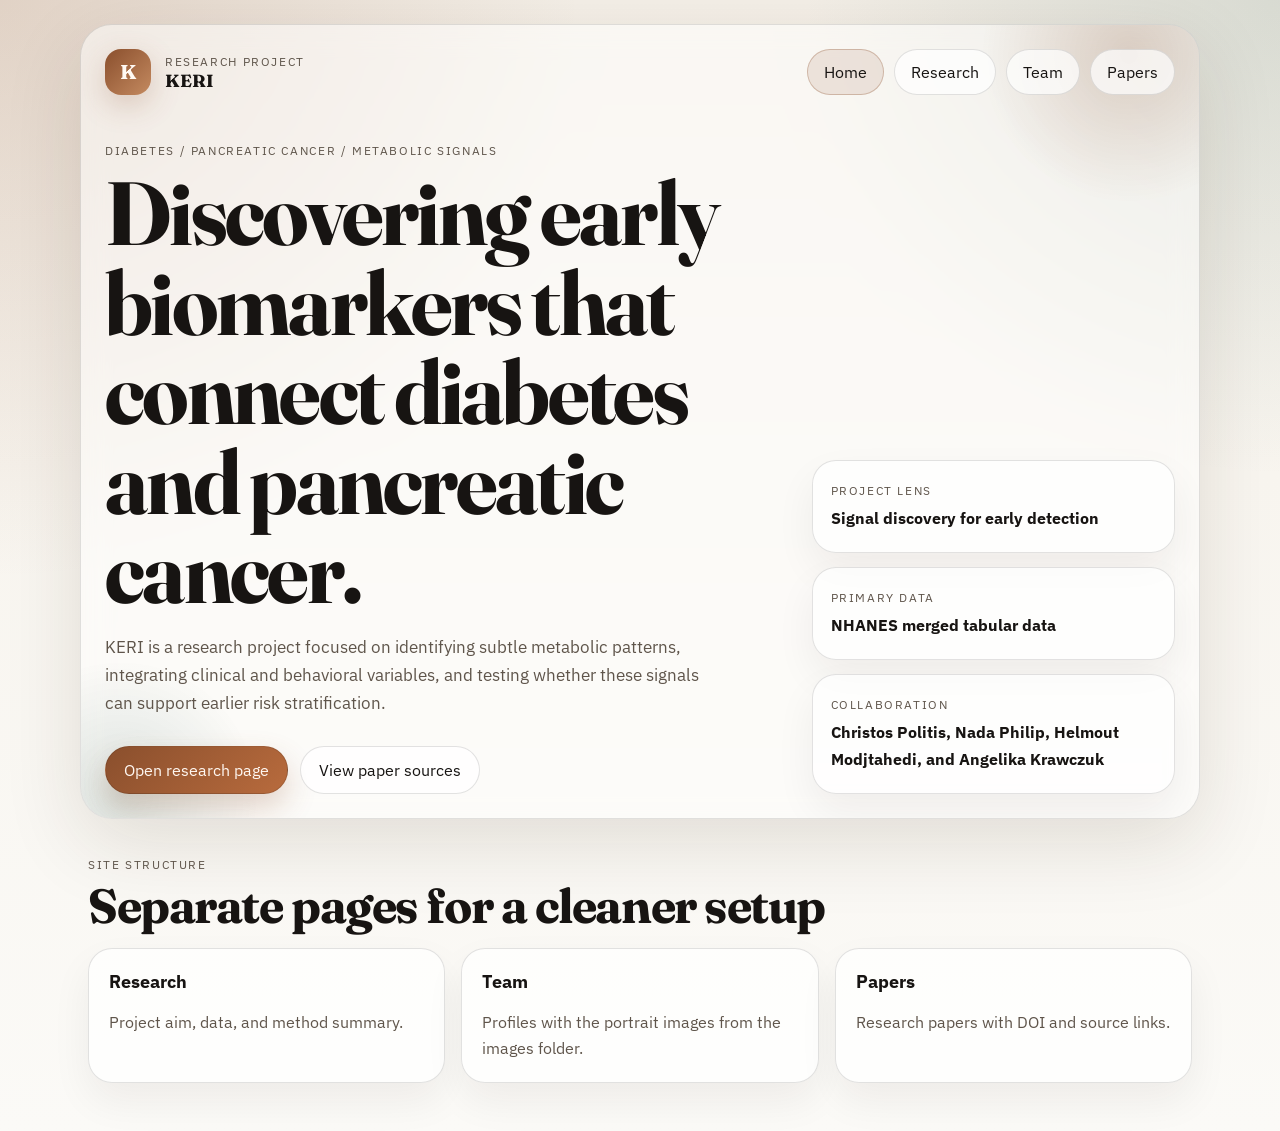
==== index.html @ 873611ac "init" ====
<!doctype html>
<html lang="en">

<head>
    <meta charset="utf-8" />
    <meta name="viewport" content="width=device-width, initial-scale=1" />
    <meta name="description"
        content="KERI is a research project exploring metabolic biomarkers linking diabetes and pancreatic cancer using NHANES data, causal analysis, and predictive modeling." />
    <title>KERI Research Project</title>
    <link rel="preconnect" href="https://fonts.googleapis.com" />
    <link rel="preconnect" href="https://fonts.gstatic.com" crossorigin />
    <link
        href="https://fonts.googleapis.com/css2?family=IBM+Plex+Sans:wght@400;500;600;700&family=Fraunces:opsz,wght@9..144,600;9..144,700&display=swap"
        rel="stylesheet" />
    <link rel="stylesheet" href="styles.css" />
</head>

<body>
    <div class="page-shell">
        <header class="hero hero-home reveal">
            <nav class="site-nav" aria-label="Primary">
                <div class="brand">
                    <span class="brand-mark">K</span>
                    <div>
                        <p class="brand-kicker">Research project</p>
                        <p class="brand-name">KERI</p>
                    </div>
                </div>
                <div class="nav-links">
                    <a class="nav-pill current" href="index.html">Home</a>
                    <a class="nav-pill" href="research.html">Research</a>
                    <a class="nav-pill" href="team.html">Team</a>
                    <a class="nav-pill" href="papers.html">Papers</a>
                </div>
            </nav>

            <section class="hero-grid hero-grid-home">
                <div class="hero-copy">
                    <p class="eyebrow">Diabetes / pancreatic cancer / metabolic signals</p>
                    <h1>Discovering early biomarkers that connect diabetes and pancreatic cancer.</h1>
                    <p class="lede">
                        KERI is a research project focused on identifying subtle metabolic patterns,
                        integrating clinical and behavioral variables, and testing whether these signals can
                        support earlier risk stratification.
                    </p>
                    <div class="hero-actions">
                        <a class="button button-primary" href="research.html">Open research page</a>
                        <a class="button button-secondary" href="papers.html">View paper sources</a>
                    </div>
                </div>

                <aside class="hero-panel">
                    <div class="stat-card">
                        <span class="stat-label">Project lens</span>
                        <strong>Signal discovery for early detection</strong>
                    </div>
                    <div class="stat-card">
                        <span class="stat-label">Primary data</span>
                        <strong>NHANES merged tabular data</strong>
                    </div>
                    <div class="stat-card">
                        <span class="stat-label">Collaboration</span>
                        <strong>Christos Politis, Nada Philip, Helmout Modjtahedi, and Angelika Krawczuk</strong>
                    </div>
                </aside>
            </section>
        </header>

        <main>
            <section class="section reveal">
                <div class="section-heading">
                    <p class="eyebrow">Site structure</p>
                    <h2>Separate pages for a cleaner setup</h2>
                </div>
                <div class="content-grid">
                    <a class="card card-link" href="research.html">
                        <h3>Research</h3>
                        <p>Project aim, data, and method summary.</p>
                    </a>
                    <a class="card card-link" href="team.html">
                        <h3>Team</h3>
                        <p>Profiles with the portrait images from the images folder.</p>
                    </a>
                    <a class="card card-link" href="papers.html">
                        <h3>Papers</h3>
                        <p>Research papers with DOI and source links.</p>
                    </a>
                </div>
            </section>
        </main>
    </div>

    <script src="script.js"></script>
</body>

</html>
---- styles.css ----
:root {
    color-scheme: light;
    --bg: #f4efe7;
    --bg-accent: #efe6d6;
    --surface: rgba(255, 255, 255, 0.72);
    --surface-strong: #ffffff;
    --text: #171412;
    --muted: #5f554b;
    --line: rgba(23, 20, 18, 0.12);
    --accent: #8a4f2d;
    --accent-strong: #2f5d50;
    --shadow: 0 24px 80px rgba(47, 29, 12, 0.12);
}

* {
    box-sizing: border-box;
}

html {
    scroll-behavior: smooth;
}

body {
    margin: 0;
    min-height: 100vh;
    font-family: "IBM Plex Sans", "Segoe UI", sans-serif;
    color: var(--text);
    background:
        radial-gradient(circle at top left, rgba(138, 79, 45, 0.18), transparent 34%),
        radial-gradient(circle at top right, rgba(47, 93, 80, 0.14), transparent 28%),
        linear-gradient(180deg, var(--bg) 0%, #f8f5ef 42%, #fbfaf7 100%);
}

.site-nav,
.hero-grid,
.content-grid,
.team-grid,
.paper-list,
.feature-grid {
    display: grid;
    gap: 16px;
}

.site-nav {
    position: relative;
    z-index: 1;
    grid-template-columns: auto 1fr;
    align-items: center;
    justify-content: space-between;
}

.nav-links {
    display: flex;
    flex-wrap: wrap;
    justify-content: flex-end;
    gap: 10px;
}

.page-hero {
    padding-bottom: 28px;
}

a {
    color: inherit;
    text-decoration: none;
}

.page-shell {
    width: min(1120px, calc(100% - 32px));
    margin: 0 auto;
    padding: 24px 0 48px;
}

.hero-home {
    margin-bottom: 8px;
}

.hero {
    position: relative;
    overflow: hidden;
    padding: 24px;
    border: 1px solid var(--line);
    border-radius: 32px;
    background: rgba(255, 255, 255, 0.48);
    backdrop-filter: blur(14px);
    box-shadow: var(--shadow);
}

.hero::before,
.hero::after {
    content: "";
    position: absolute;
    border-radius: 999px;
    pointer-events: none;
}

.hero::before {
    top: -120px;
    right: -80px;
    width: 300px;
    height: 300px;
    background: radial-gradient(circle, rgba(138, 79, 45, 0.22), transparent 70%);
}

.hero::after {
    bottom: -120px;
    left: -100px;
    width: 280px;
    height: 280px;
    background: radial-gradient(circle, rgba(47, 93, 80, 0.16), transparent 70%);
}

.brand {
    display: flex;
    align-items: center;
    gap: 14px;
}

.brand-mark {
    display: grid;
    place-items: center;
    width: 46px;
    height: 46px;
    border-radius: 16px;
    background: linear-gradient(135deg, var(--accent), #c48a60);
    color: #fff9f3;
    font: 700 1.25rem/1 "Fraunces", Georgia, serif;
    box-shadow: 0 10px 30px rgba(138, 79, 45, 0.24);
}

.brand-kicker,
.eyebrow,
.stat-label,
.role {
    margin: 0;
    text-transform: uppercase;
    letter-spacing: 0.14em;
    font-size: 0.72rem;
    color: var(--muted);
}

.brand-name {
    margin: 2px 0 0;
    font: 700 1.1rem/1.1 "Fraunces", Georgia, serif;
}

.nav-pill {
    padding: 12px 16px;
    border: 1px solid var(--line);
    border-radius: 999px;
    background: rgba(255, 255, 255, 0.7);
}

.nav-pill.current {
    background: rgba(138, 79, 45, 0.12);
    border-color: rgba(138, 79, 45, 0.3);
}

.hero-grid {
    position: relative;
    z-index: 1;
    grid-template-columns: 1.7fr 1fr;
    align-items: end;
    padding-top: 48px;
}

.hero-grid-home {
    grid-template-columns: 1.9fr 1fr;
}

.hero-grid-slim {
    grid-template-columns: 1.5fr 1fr;
    padding-top: 32px;
}

.hero-copy h1,
.section-heading h2,
.callout h2 {
    margin: 10px 0 0;
    font-family: "Fraunces", Georgia, serif;
    line-height: 1;
    letter-spacing: -0.03em;
}

.hero-copy h1 {
    max-width: 11ch;
    font-size: clamp(3rem, 7vw, 5.8rem);
}

.lede,
.card p,
.person-card p,
.paper-card p,
.callout p,
.stat-card strong {
    color: var(--muted);
    line-height: 1.65;
    font-size: 1rem;
}

.lede {
    max-width: 62ch;
    margin: 18px 0 0;
    font-size: 1.06rem;
}

.hero-actions {
    display: flex;
    flex-wrap: wrap;
    gap: 12px;
    margin-top: 28px;
}

.button {
    display: inline-flex;
    align-items: center;
    justify-content: center;
    min-height: 48px;
    padding: 0 18px;
    border-radius: 999px;
    border: 1px solid var(--line);
    transition: transform 180ms ease, box-shadow 180ms ease, background 180ms ease;
}

.button:hover,
.nav-pill:hover {
    transform: translateY(-1px);
}

.button-primary {
    color: #fff8f2;
    background: linear-gradient(135deg, var(--accent), #b86b3d);
    box-shadow: 0 14px 30px rgba(138, 79, 45, 0.24);
}

.button-secondary {
    background: rgba(255, 255, 255, 0.76);
}

.hero-panel {
    display: grid;
    gap: 14px;
}

.stat-card,
.card,
.person-card,
.paper-card,
.callout {
    border: 1px solid var(--line);
    border-radius: 24px;
    background: var(--surface);
    box-shadow: 0 18px 40px rgba(33, 23, 14, 0.06);
}

.stat-card {
    padding: 18px 18px 20px;
}

.stat-card strong {
    display: block;
    margin-top: 6px;
    font-size: 1.02rem;
    color: var(--text);
}

.section {
    padding: 30px 8px 0;
}

.section-heading {
    margin-bottom: 18px;
}

.section-heading h2 {
    font-size: clamp(2rem, 4vw, 3rem);
}

.content-grid {
    grid-template-columns: repeat(3, minmax(0, 1fr));
}

.team-grid {
    grid-template-columns: repeat(auto-fit, minmax(220px, 1fr));
}

.paper-list {
    grid-template-columns: repeat(2, minmax(0, 1fr));
}

.feature-grid {
    grid-template-columns: repeat(3, minmax(0, 1fr));
}

.card,
.person-card,
.paper-card,
.callout {
    padding: 20px;
}

.card h3,
.person-card h3,
.paper-card h3 {
    margin: 0 0 10px;
    font-size: 1.15rem;
}

.card p,
.person-card p,
.paper-card p {
    margin-bottom: 0;
}

.card-link {
    transition: transform 180ms ease, box-shadow 180ms ease;
}

.card-link:hover {
    transform: translateY(-2px);
    box-shadow: 0 22px 48px rgba(33, 23, 14, 0.1);
}

.feature-card {
    padding: 20px;
    border: 1px solid var(--line);
    border-radius: 24px;
    background: rgba(255, 255, 255, 0.64);
    box-shadow: 0 18px 40px rgba(33, 23, 14, 0.06);
}

.feature-card h3 {
    margin: 0 0 8px;
    font-size: 1.1rem;
}

.feature-card p {
    margin-bottom: 0;
}

.portrait-card {
    display: grid;
    grid-template-columns: 108px 1fr;
    gap: 16px;
    align-items: center;
}

.portrait {
    width: 108px;
    height: 108px;
    object-fit: cover;
    border-radius: 22px;
    border: 1px solid var(--line);
    background: var(--surface-strong);
}

.paper-card {
    display: grid;
    gap: 14px;
}

.paper-link {
    display: inline-flex;
    width: fit-content;
    align-items: center;
    justify-content: center;
    padding: 10px 14px;
    border-radius: 999px;
    border: 1px solid rgba(138, 79, 45, 0.24);
    background: rgba(138, 79, 45, 0.08);
    color: var(--text);
}

.person-card.accent {
    background: linear-gradient(180deg, rgba(47, 93, 80, 0.11), rgba(255, 255, 255, 0.78));
}

.callout {
    display: flex;
    align-items: center;
    justify-content: space-between;
    gap: 24px;
    background: linear-gradient(135deg, rgba(138, 79, 45, 0.12), rgba(47, 93, 80, 0.08));
}

.callout h2 {
    max-width: 16ch;
    font-size: clamp(2rem, 4vw, 3.2rem);
}

.reveal {
    opacity: 0;
    transform: translateY(16px);
    transition: opacity 700ms ease, transform 700ms ease;
}

.reveal.is-visible {
    opacity: 1;
    transform: translateY(0);
}

@media (max-width: 980px) {

    .hero-grid,
    .content-grid,
    .team-grid,
    .paper-list,
    .feature-grid,
    .callout {
        grid-template-columns: 1fr;
    }

    .callout {
        display: grid;
    }
}

@media (max-width: 720px) {
    .page-shell {
        width: min(100% - 20px, 1120px);
        padding-top: 10px;
    }

    .hero {
        padding: 18px;
        border-radius: 24px;
    }

    .site-nav {
        grid-template-columns: 1fr;
        justify-items: start;
    }

    .nav-links {
        justify-content: flex-start;
    }

    .hero-grid {
        padding-top: 32px;
    }

    .hero-copy h1 {
        max-width: none;
        font-size: clamp(2.5rem, 12vw, 4rem);
    }

    .button {
        width: 100%;
    }

    .portrait-card {
        grid-template-columns: 1fr;
    }

    .portrait {
        width: 100%;
        height: 240px;
    }
}
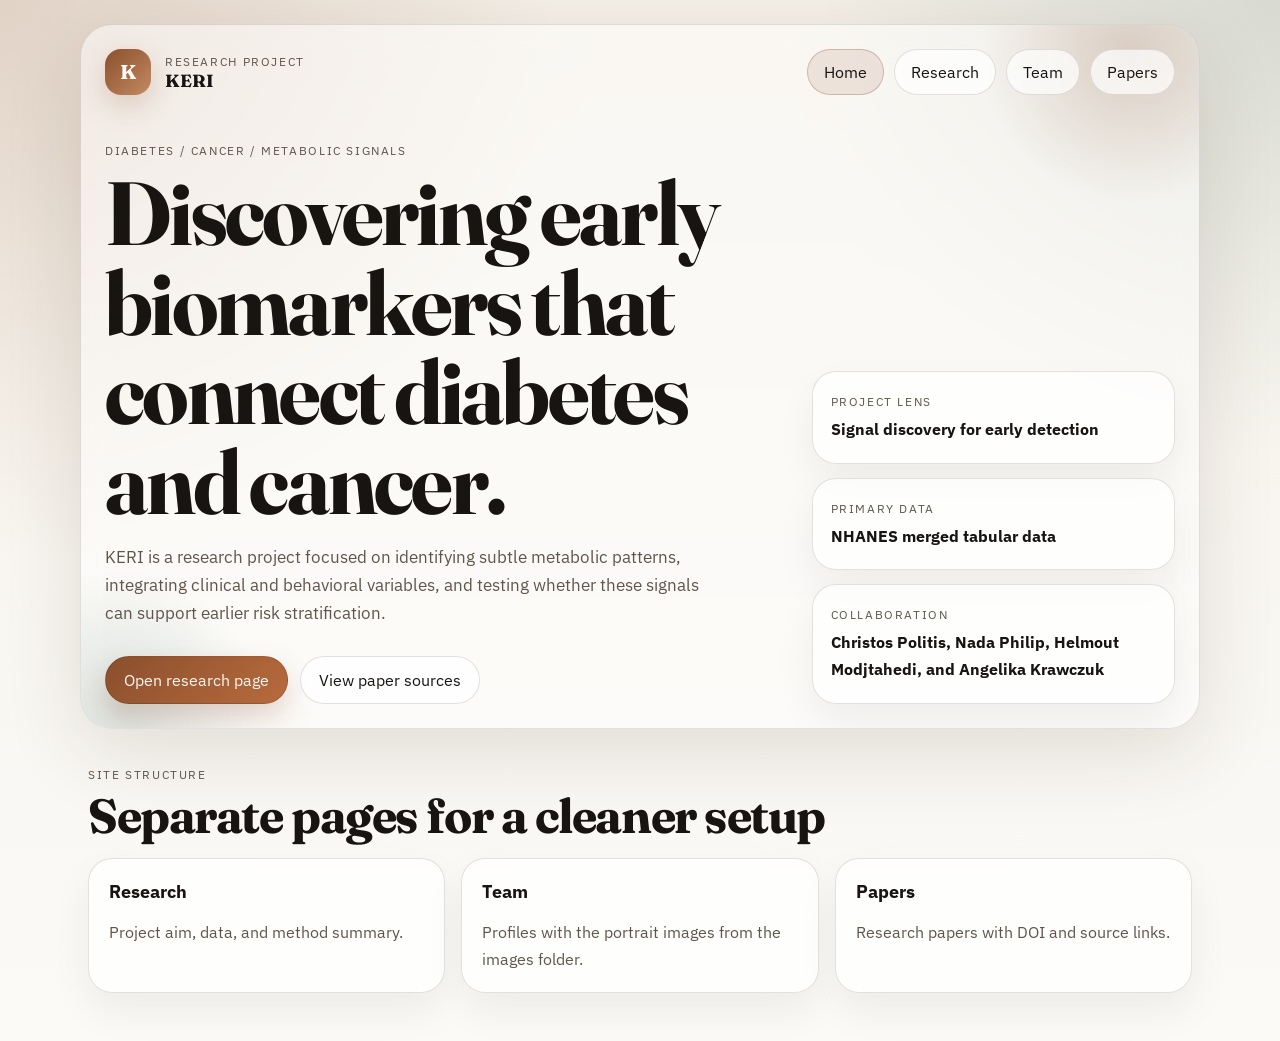
==== commit af78944f: "Update project descriptions and add GitHub repository section" ====
--- a/index.html
+++ b/index.html
@@ -5,7 +5,7 @@
     <meta charset="utf-8" />
     <meta name="viewport" content="width=device-width, initial-scale=1" />
     <meta name="description"
-        content="KERI is a research project exploring metabolic biomarkers linking diabetes and pancreatic cancer using NHANES data, causal analysis, and predictive modeling." />
+        content="KERI is a research project exploring metabolic biomarkers linking diabetes and cancer using NHANES data, causal analysis, and predictive modeling." />
     <title>KERI Research Project</title>
     <link rel="preconnect" href="https://fonts.googleapis.com" />
     <link rel="preconnect" href="https://fonts.gstatic.com" crossorigin />
@@ -36,8 +36,8 @@
 
             <section class="hero-grid hero-grid-home">
                 <div class="hero-copy">
-                    <p class="eyebrow">Diabetes / pancreatic cancer / metabolic signals</p>
-                    <h1>Discovering early biomarkers that connect diabetes and pancreatic cancer.</h1>
+                    <p class="eyebrow">Diabetes / cancer / metabolic signals</p>
+                    <h1>Discovering early biomarkers that connect diabetes and cancer.</h1>
                     <p class="lede">
                         KERI is a research project focused on identifying subtle metabolic patterns,
                         integrating clinical and behavioral variables, and testing whether these signals can
--- a/styles.css
+++ b/styles.css
@@ -281,7 +281,7 @@
 }
 
 .team-grid {
-    grid-template-columns: repeat(auto-fit, minmax(220px, 1fr));
+    /* grid-template-columns: repeat(auto-fit, minmax(220px, 1fr)); */
 }
 
 .paper-list {
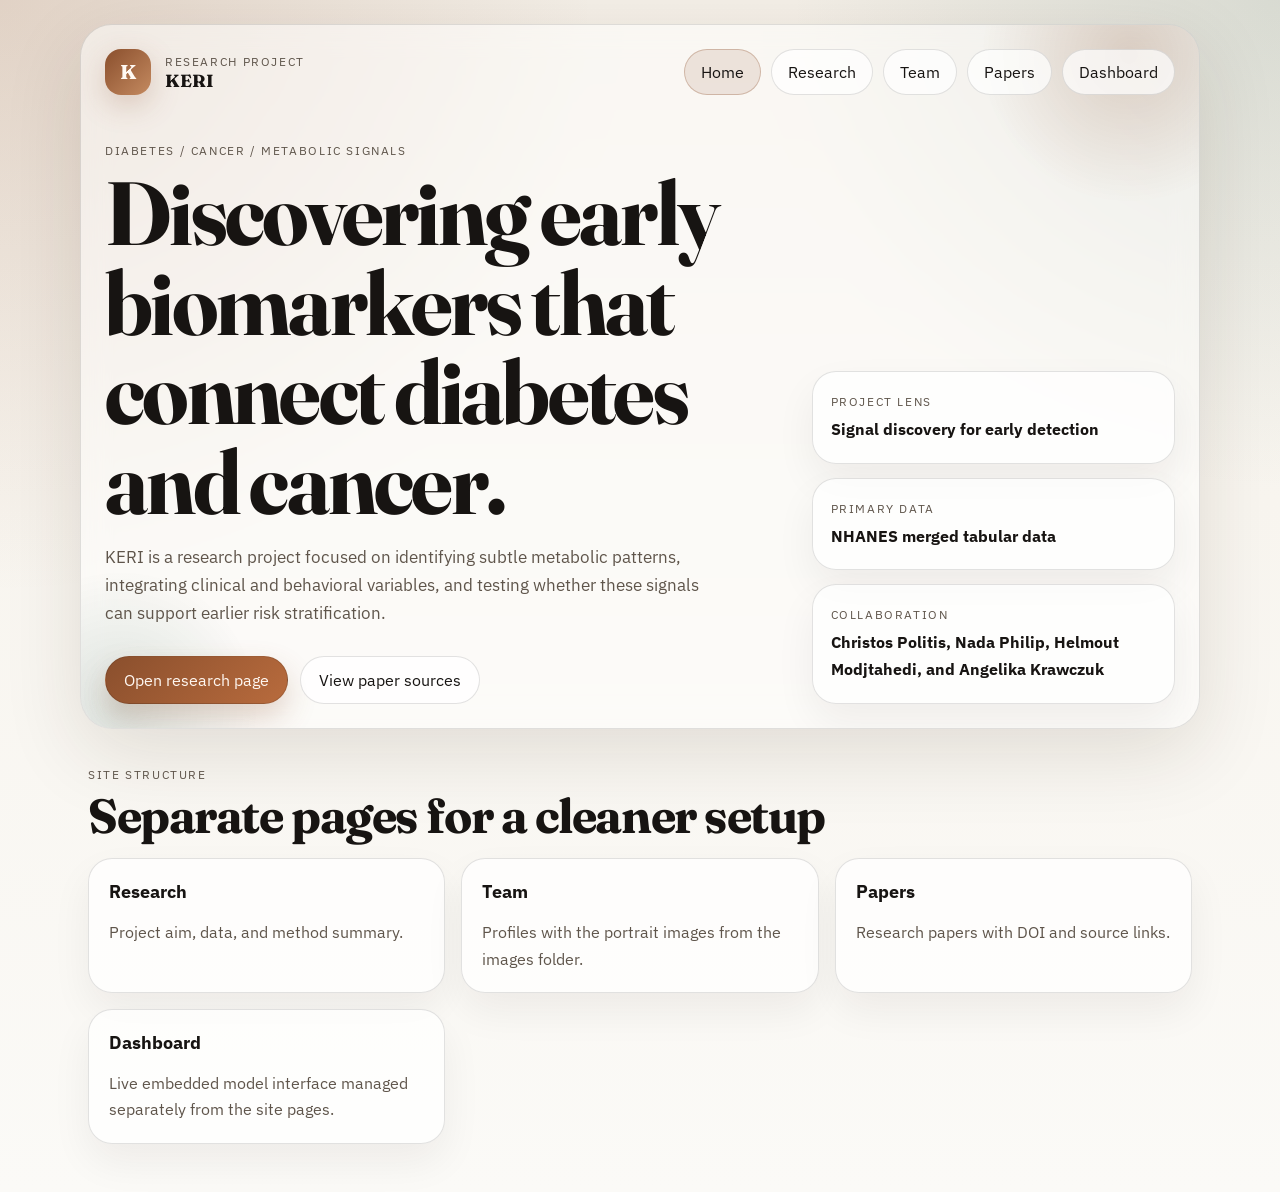
==== commit 0a8396c1: "Add dashboard page and update navigation links across site" ====
--- a/index.html
+++ b/index.html
@@ -31,6 +31,7 @@
                     <a class="nav-pill" href="research.html">Research</a>
                     <a class="nav-pill" href="team.html">Team</a>
                     <a class="nav-pill" href="papers.html">Papers</a>
+                    <a class="nav-pill" href="dashboard.html">Dashboard</a>
                 </div>
             </nav>
 
@@ -85,6 +86,10 @@
                         <h3>Papers</h3>
                         <p>Research papers with DOI and source links.</p>
                     </a>
+                    <a class="card card-link" href="dashboard.html">
+                        <h3>Dashboard</h3>
+                        <p>Live embedded model interface managed separately from the site pages.</p>
+                    </a>
                 </div>
             </section>
         </main>
--- a/styles.css
+++ b/styles.css
@@ -388,6 +388,23 @@
     font-size: clamp(2rem, 4vw, 3.2rem);
 }
 
+.keri-dashboard-block {
+    border: 1px solid var(--line);
+    border-radius: 24px;
+    padding: 12px;
+    background: var(--surface);
+    box-shadow: 0 18px 40px rgba(33, 23, 14, 0.06);
+}
+
+.keri-dashboard-frame {
+    display: block;
+    width: 100%;
+    min-height: 1100px;
+    border: 1px solid rgba(23, 20, 18, 0.12);
+    border-radius: 16px;
+    background: #ffffff;
+}
+
 .reveal {
     opacity: 0;
     transform: translateY(16px);
@@ -456,4 +473,8 @@
         width: 100%;
         height: 240px;
     }
+
+    .keri-dashboard-frame {
+        min-height: 1240px;
+    }
 }
